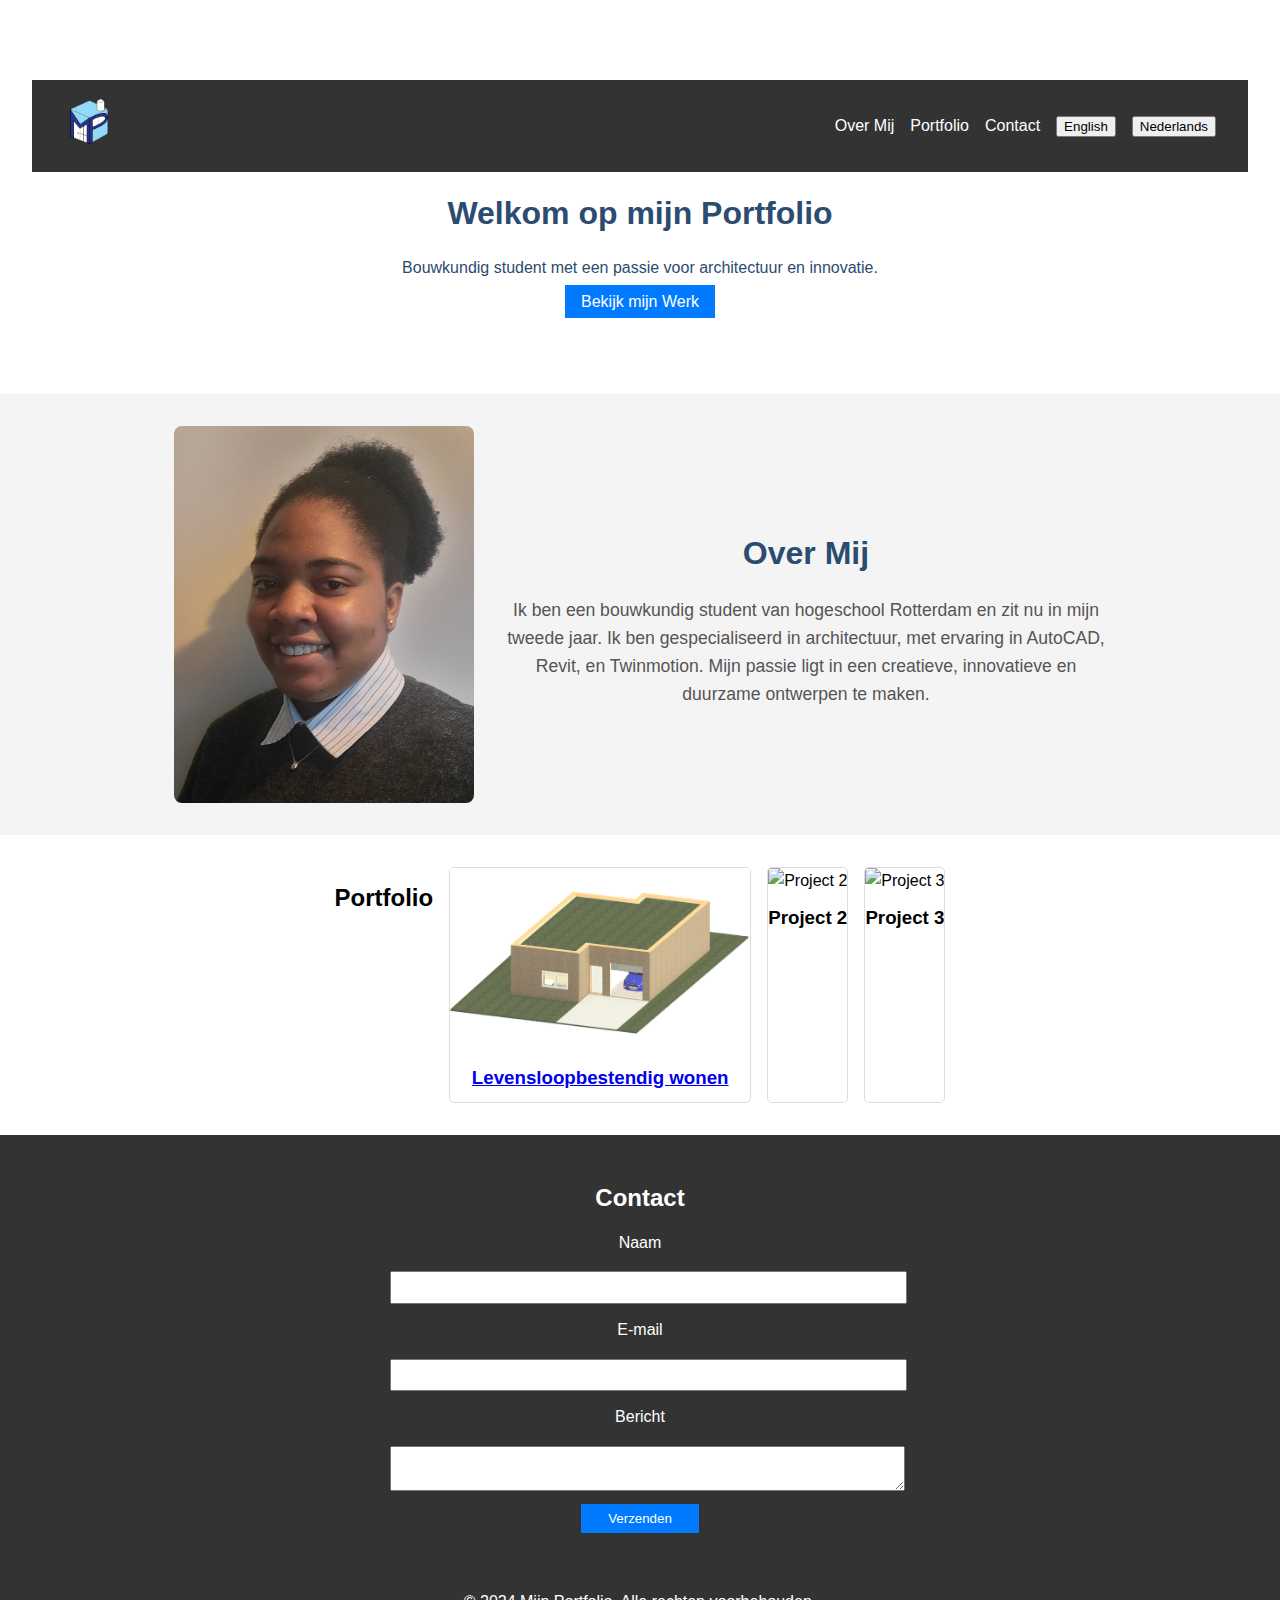
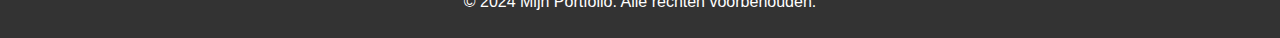
==== index.html @ 00b55db6 "Update index.html" ====
<!DOCTYPE html>
<html lang="en">
<head>
    <meta charset="UTF-8">
    <meta name="viewport" content="width=device-width, initial-scale=1.0">
    <title id= titelp>Mijn Portfolio</title>
    <link rel="stylesheet" href="Portfolio.css">
    <script src="Portfolio.js"></script>
 <!-- Voeg de juiste paden toe voor de favicon -->
    <link rel="icon" href="Portfolio.photo/Mijn%20Portfolio%20logo.png" type="image/x-icon">
    <link rel="apple-touch-icon" href="Portfolio.photo/Mijn%20Portfolio%20logo.png" sizes="180x180">
    <link rel="icon" href="Portfolio.photo/Mijn%20Portfolio%20logo.png" sizes="32x32" type="image/png">
    <link rel="icon" href="Portfolio.photo/Mijn%20Portfolio%20logo.png" sizes="16x16" type="image/png">
</head>
<body>
    <div id="content">
    <header class="hero">
        <nav class="navbar">
            <div class="logo" >
                <a href="index.html">
                <img src="Portfolio.photo/Mijn%20Portfolio%20logo.png" ></a></div> 
            <ul class="nav-links">
                <li><a id=overmp href="#about">Over Mij</a></li>
                <li><a href="#portfolio">Portfolio</a></li>
                <li><a href="#contact">Contact</a></li>
                <li><button onclick="translateToEnglish()"> English</button></li>
                <li><button onclick="translateToDutch()">Nederlands</button></li>
            </ul>
        </nav>
        
        <div class="hero-content">
            <h1 id=titel>Welkom op mijn Portfolio</h1>
            <p id = inleiding>Bouwkundig student met een passie voor architectuur en innovatie.</p>
          
            <a id=bekijkp href="#portfolio" class="btn">Bekijk mijn Werk</a>
        </div>
    </header>

    <section id="about" class="about">
    <div class="about-content">
        <img src="Portfolio.photo/Faithb.jpg" alt="Over mij afbeelding" class="about-img">
        <div class="about-text">
            <h2 id=overh2 >Over Mij</h2>
            <p id=overp>
                Ik ben een bouwkundig student van hogeschool Rotterdam en zit nu in mijn tweede jaar. Ik ben gespecialiseerd in architectuur, met ervaring in
                AutoCAD, Revit, en Twinmotion. Mijn passie ligt in een creatieve, innovatieve en duurzame ontwerpen te maken.
            </p>
        </div>
    </div>
</section>

    <section id="portfolio" class="portfolio">
        <h2>Portfolio</h2>
        
        <div class="project">
            <img src="Portfolio.photo/Levensloopbestendig%20wonen.png" alt="Project 1">
            <a href="Project%201.html"><h3 id=levenh3 > Levensloopbestendig wonen</h3></a>
        </div>
        <div class="project">
            <img src="https://encrypted-tbn0.gstatic.com/images?q=tbn:ANd9GcQmvLayyn5F7Xu7-dsml1jNN0ZQTW2wycPMwg&s" alt="Project 2">
            <h3>Project 2</h3>

        </div>
        <div class="project">
            <img src="https://encrypted-tbn0.gstatic.com/images?q=tbn:ANd9GcQmvLayyn5F7Xu7-dsml1jNN0ZQTW2wycPMwg&s" alt="Project 3">
            <h3>Project 3</h3>
        </div>
    </section>


    <section id="contact" class="contact">
        <h2>Contact</h2>
       <form id="contact-form" method="POST" action="https://formspree.io/f/xpwwargp">
            <label id=naam for="name">Naam</label>
            <input type="text" id="name" name="name" required>
            <label for="email">E-mail</label>
            <input type="email" id="email" name="email" required>
            <label id= bericht for="message">Bericht</label>
            <textarea id="message" name="message" required></textarea>
            <button id=verzenden type="submit" class="btn">Verzenden</button>
        </form>
    </section>

    
    <footer>
        <p>© 2024 Mijn Portfolio. Alle rechten voorbehouden.</p>
    </footer>
    </div>
    
</body>
</html>
---- Portfolio.css ----
/* Algemene opmaak */
body {
    font-family: Arial, sans-serif;
    margin: 0;
    padding: 0;
    line-height: 1.6;
}

h1, h2, h3 {
    margin: 0.5em 0;
}

p {
    margin: 0.5em 0;
}

.logo {
    display: flex;
    align-items: center; /* Centreert het logo verticaal */
    justify-content: center; /* Optioneel: centreert het logo horizontaal */
    height: 60px; /* Zorgt ervoor dat het logo niet te groot wordt */
}

.logo img {
    max-height: 50px; /* Beperk de hoogte */
    width: auto; /* Zorgt ervoor dat de breedte zich automatisch aanpast */
}

/* Navigatie */
.navbar {
    display: flex;
    justify-content: space-between;
    align-items: center;
    padding: 1em 2em;
    background-color: #333;
    color: white;
}

.nav-links {
    list-style: none;
    display: flex;
    gap: 1em;
}

.nav-links a {
    color: white;
    text-decoration: none;
}

/* Hero sectie */
.hero {
    position: relative; /* Zet de positie van het element in om een pseudo-element te gebruiken */
    text-align: center;
    padding: 5em 2em;
    color: #2b4c70;
}

.hero::before {
    content: ''; /* Voeg een leeg pseudo-element toe */
    position: absolute; /* Zorg ervoor dat het element op de achtergrond ligt */
    top: 0;
    left: 0;
    right: 0;
    bottom: 0;
    background: url('https://bouw-ontwerpen.nl/psoaptet/2023/05/b1.jpg') 
        no-repeat center center/cover; /* Achtergrondafbeelding */
    opacity: 0.5; /* Pas de doorzichtigheid van de afbeelding aan (0 is volledig transparant, 1 is volledig ondoorzichtig) */
    z-index: -1; /* Zorg ervoor dat het pseudo-element achter de inhoud ligt */
}

.hero-content {
    max-width: 800px;
    margin: 0 auto;
}

.btn {
    background-color: #007BFF;
    color: white;
    padding: 0.5em 1em;
    border: none;
    cursor: pointer;
    text-decoration: none;
}

/* Over mij sectie */
/* Basisstijl voor de about-sectie */
.about {
    display: flex;
    padding: 2em;
    background-color: #f4f4f4;
    text-align: center;
    
    
}

.about-content {
    display: flex; /* Plaats de afbeelding en tekst naast elkaar */
    align-items: center; /* Zorg ervoor dat de tekst en afbeelding verticaal zijn uitgelijnd */
    margin: 0 auto; 
    gap: 2em; /* Ruimte tussen de afbeelding en tekst */
}

.about-img {
    width: 300px; /* Pas de breedte van de afbeelding aan naar wens */
    height: auto;
    border-radius: 8px; /* Optioneel: voeg afgeronde hoeken toe */

}

.about-text {
    max-width: 600px; /* Beperk de breedte van de tekst */
}

.about h2 {
    font-size: 2em;
    color: #2b4c70;
}

.about p {
    font-size: 1.1em;
    color: #555;
}
@media (max-width: 768px) {
    .about-content {
        flex-direction: column; /* Zet de afbeelding en tekst onder elkaar op kleinere schermen */
        align-items: center; /* Centraal uitlijnen */
    }

    .about-img {
        width: 100%; /* De afbeelding neemt de volledige breedte in op kleinere schermen */
        max-width: 300px; /* Max breedte voor de afbeelding */
    }
}

/* Portfolio */
/* Portfolio */
.portfolio {
    padding: 2em;
    display: flex;
    flex-wrap: wrap;
    gap: 1em;
    justify-content: center;
    position: relative; /* Voeg position: relative toe om pseudo-elementen te positioneren */
}

.portfolio::before {
    content: ''; /* Leeg pseudo-element */
    position: absolute; /* Zorg dat het achter de inhoud wordt geplaatst */
    top: 0;
    left: 0;
    right: 0;
    bottom: 0;
    background: url(https://images.pexels.com/photos/5618007/pexels-photo-5618007.jpeg?auto=compress&cs=tinysrgb&w=1260&h=750&dpr=1) no-repeat center center/cover;
    opacity: 0.5; /* Zet de gewenste opacity voor de achtergrond */
    z-index: -1; /* Zorg ervoor dat het pseudo-element achter de inhoud ligt */
}

.project {
    border: 1px solid #ddd;
    border-radius: 5px;
    overflow: hidden;
    max-width: 300px;
    text-align: center;
    background-color: rgba(255, 255, 255, 0.9); /* Voeg een lichte achtergrondkleur toe om de zichtbaarheid te verbeteren */
}

.project img {
    width: 100%;
    height: auto;
}

/* Contactformulier */
.contact {
    padding: 2em;
    background-color: #333;
    color: white;
    text-align: center;
}

.contact form {
    max-width: 500px;
    margin: 0 auto;
}

.contact label, .contact input, .contact textarea {
    display: block;
    width: 100%;
    margin-bottom: 1em;
}

.contact input, .contact textarea {
    padding: 0.5em;
}

.contact .btn {
    background-color: #007BFF;
    padding: 0.5em 2em;
}

/* Footer */
footer {
    text-align: center;
    padding: 1em;
    background-color: #333;
    color: white;
}
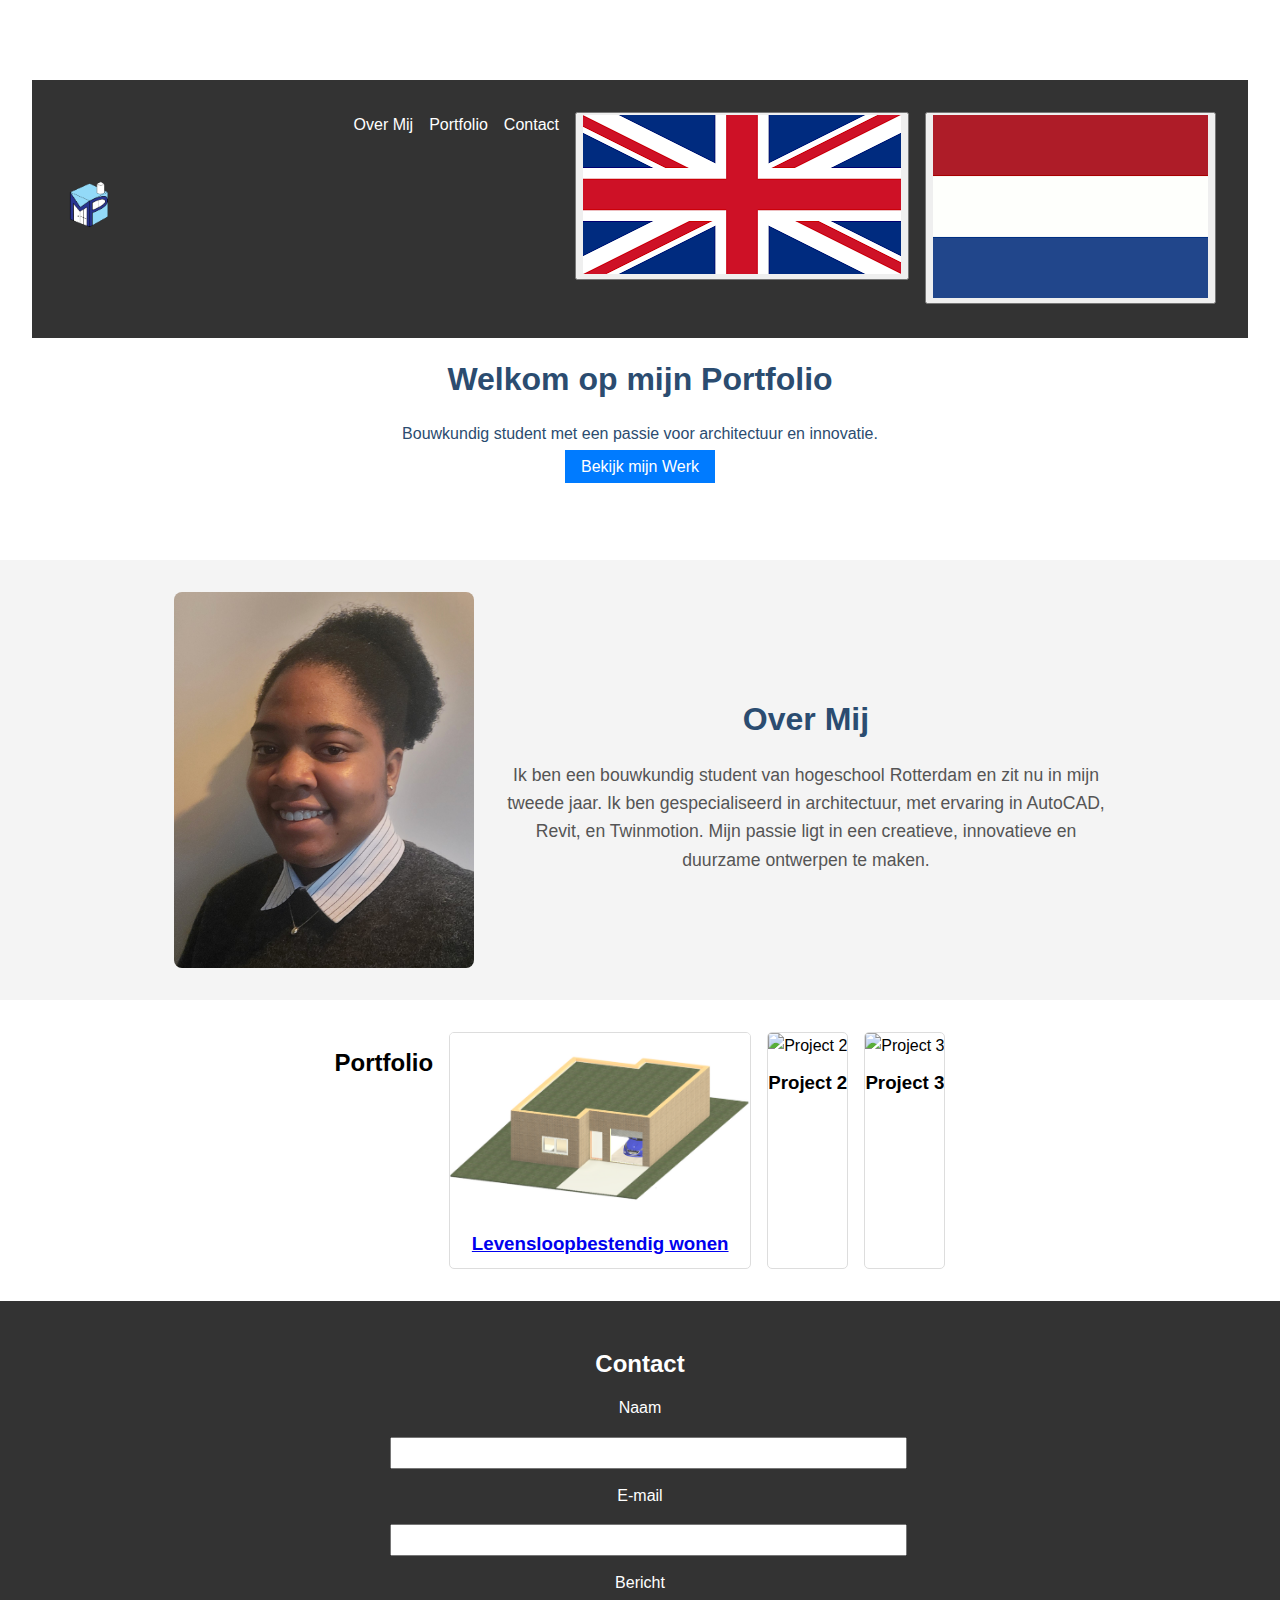
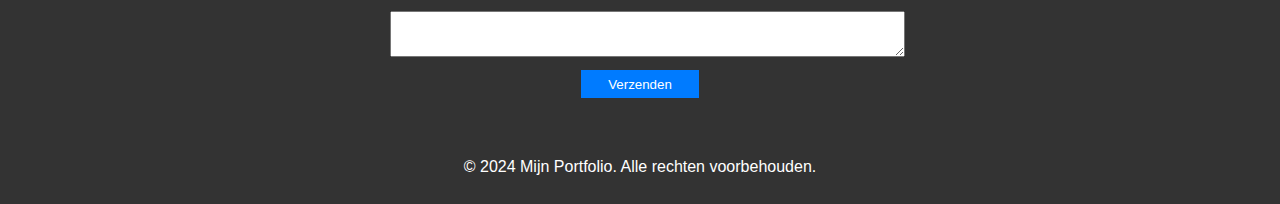
==== commit 43b4abad: "Update index.html" ====
--- a/index.html
+++ b/index.html
@@ -23,8 +23,8 @@
                 <li><a id=overmp href="#about">Over Mij</a></li>
                 <li><a href="#portfolio">Portfolio</a></li>
                 <li><a href="#contact">Contact</a></li>
-                <li><button onclick="translateToEnglish()"> English</button></li>
-                <li><button onclick="translateToDutch()">Nederlands</button></li>
+                <li><button onclick="translateToEnglish()"><img src="[data-uri]"> </button></li>
+                <li><button onclick="translateToDutch()"><img src="[data-uri]"> </button></li>
             </ul>
         </nav>
         
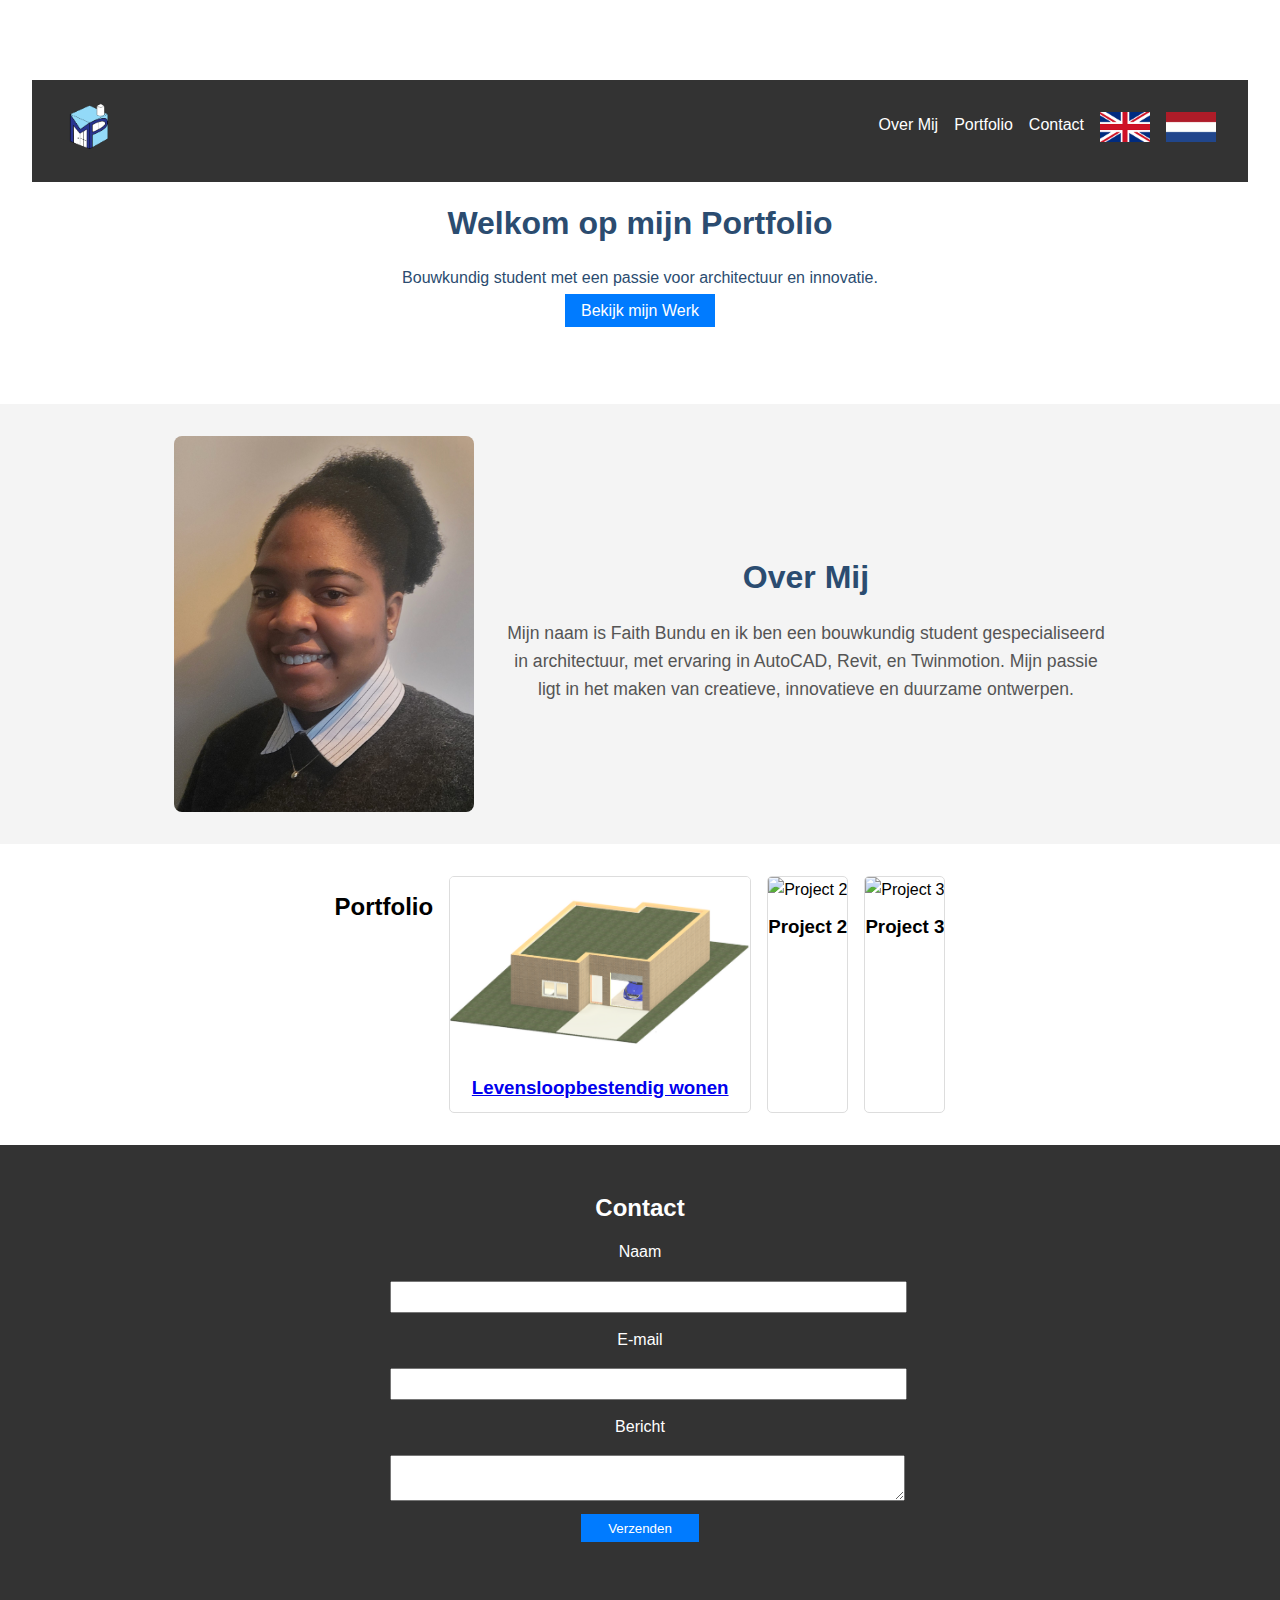
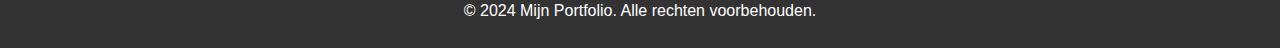
==== commit 49cdef10: "Update index.html" ====
--- a/index.html
+++ b/index.html
@@ -42,8 +42,7 @@
         <div class="about-text">
             <h2 id=overh2 >Over Mij</h2>
             <p id=overp>
-                Ik ben een bouwkundig student van hogeschool Rotterdam en zit nu in mijn tweede jaar. Ik ben gespecialiseerd in architectuur, met ervaring in
-                AutoCAD, Revit, en Twinmotion. Mijn passie ligt in een creatieve, innovatieve en duurzame ontwerpen te maken.
+                Mijn naam is Faith Bundu en ik ben een bouwkundig student gespecialiseerd in architectuur, met ervaring in AutoCAD, Revit, en Twinmotion. Mijn passie ligt in het maken van creatieve, innovatieve en duurzame ontwerpen.
             </p>
         </div>
     </div>
--- a/Portfolio.css
+++ b/Portfolio.css
@@ -45,6 +45,20 @@
 .nav-links a {
     color: white;
     text-decoration: none;
+}
+
+.nav-links button {
+    background: none; /* Verwijder de standaardachtergrond */
+    border: none; /* Verwijder de standaardrand */
+    padding: 0; /* Verwijder extra padding */
+    cursor: pointer; /* Zorg dat het nog steeds als een knop werkt */
+    display: inline-block;
+}
+
+.nav-links button img {
+    height: 30px;
+    width: 50px;
+    display: block; /* Voorkomt extra witruimte */
 }
 
 /* Hero sectie */
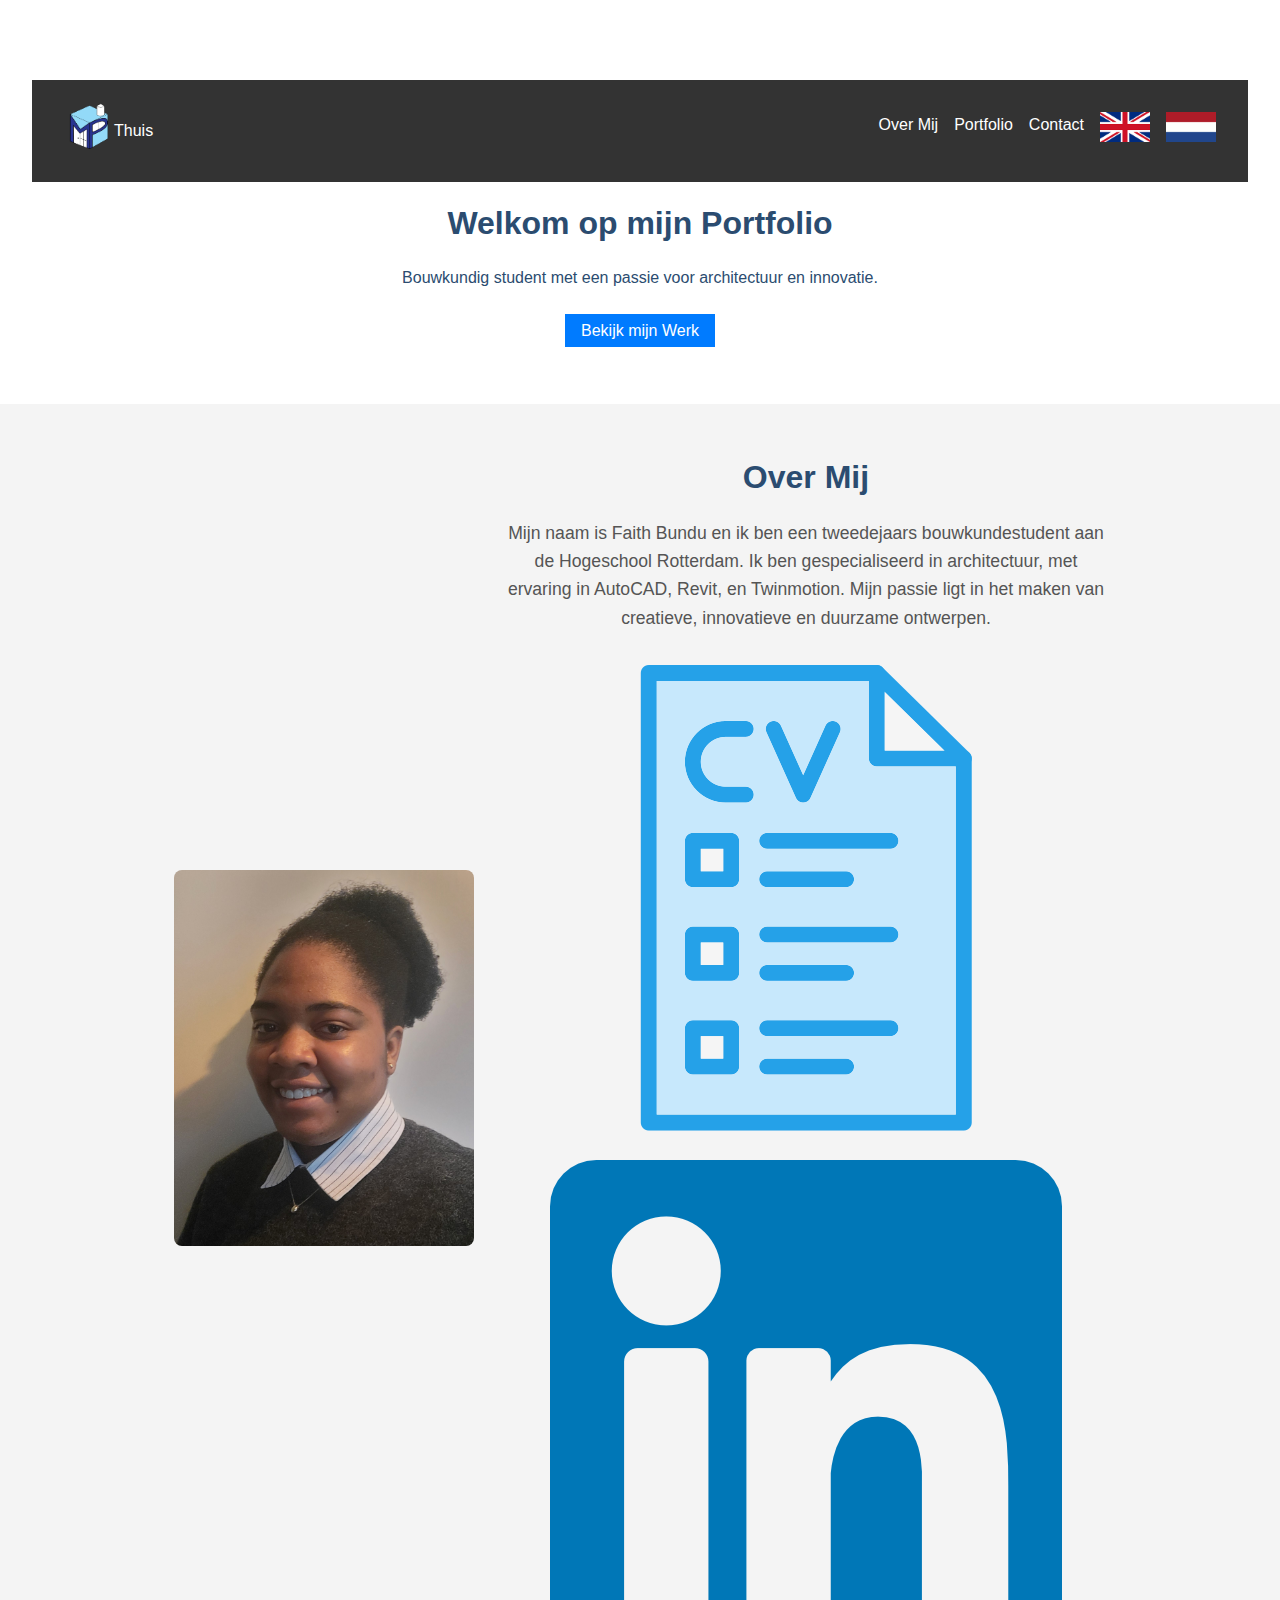
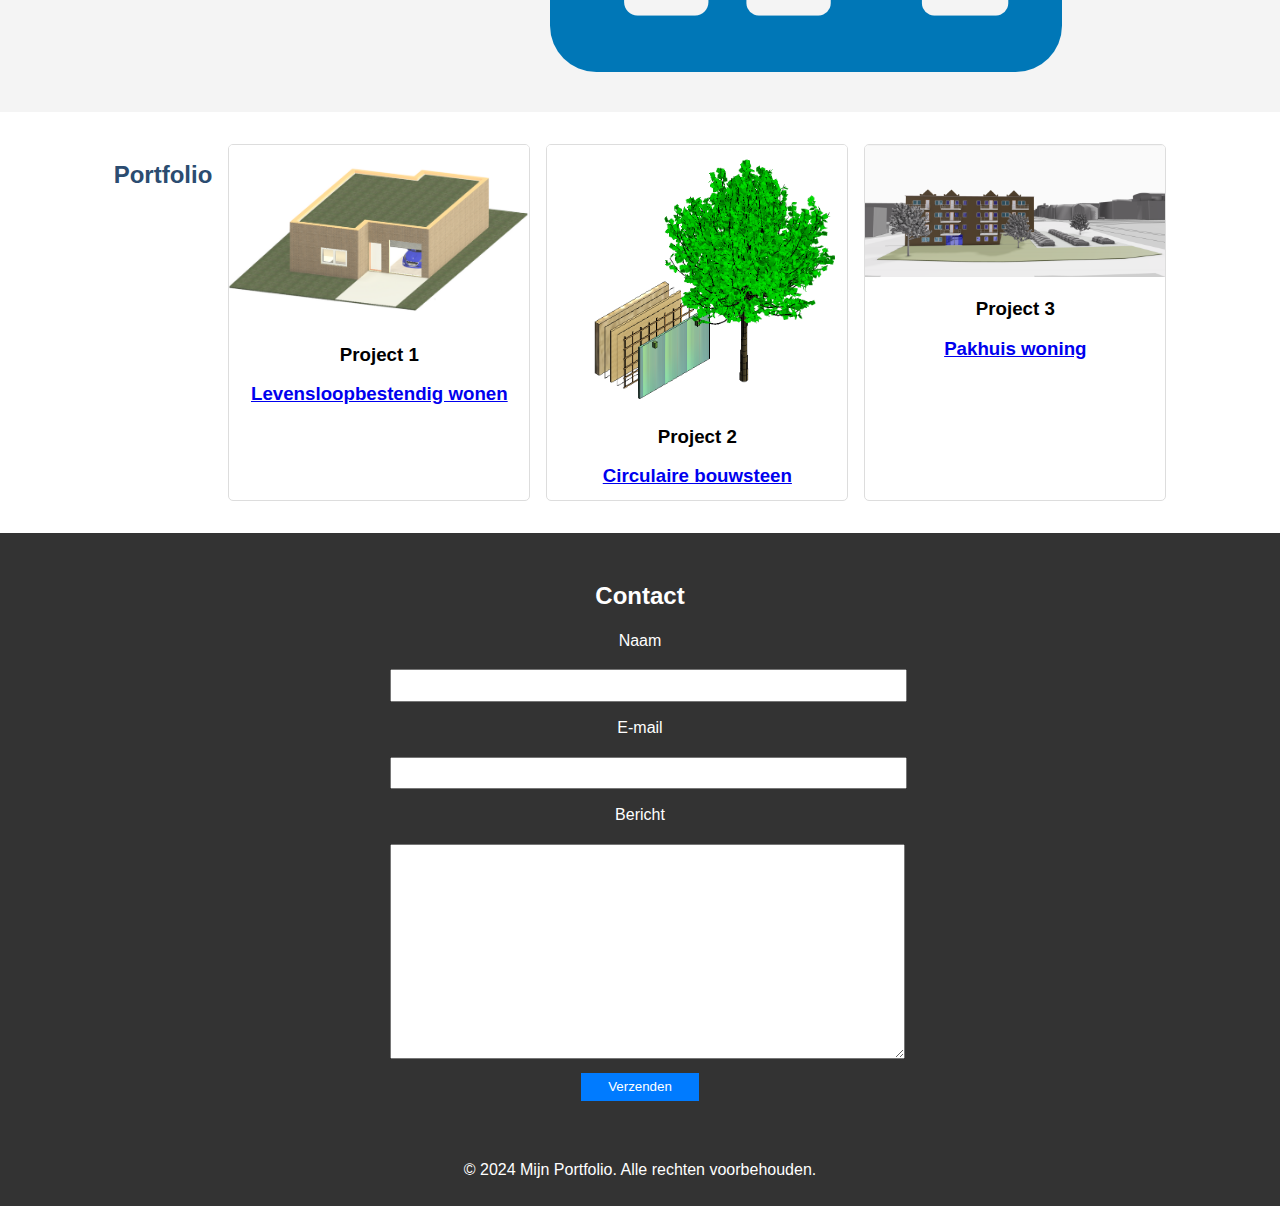
==== commit 1d6d8549: "Update index.html" ====
--- a/index.html
+++ b/index.html
@@ -6,7 +6,7 @@
     <title id= titelp>Mijn Portfolio</title>
     <link rel="stylesheet" href="Portfolio.css">
     <script src="Portfolio.js"></script>
- <!-- Voeg de juiste paden toe voor de favicon -->
+  <!-- Voeg de juiste paden toe voor de favicon -->
     <link rel="icon" href="Portfolio.photo/Mijn%20Portfolio%20logo.png" type="image/x-icon">
     <link rel="apple-touch-icon" href="Portfolio.photo/Mijn%20Portfolio%20logo.png" sizes="180x180">
     <link rel="icon" href="Portfolio.photo/Mijn%20Portfolio%20logo.png" sizes="32x32" type="image/png">
@@ -17,8 +17,10 @@
     <header class="hero">
         <nav class="navbar">
             <div class="logo" >
-                <a href="index.html">
-                <img src="Portfolio.photo/Mijn%20Portfolio%20logo.png" ></a></div> 
+                <a href="Portfolio.html">
+                <img src="Portfolio.photo/Mijn%20Portfolio%20logo.png"></a>
+                <div id="thuis" class="logo-text">Thuis</div>
+            </div> 
             <ul class="nav-links">
                 <li><a id=overmp href="#about">Over Mij</a></li>
                 <li><a href="#portfolio">Portfolio</a></li>
@@ -42,8 +44,12 @@
         <div class="about-text">
             <h2 id=overh2 >Over Mij</h2>
             <p id=overp>
-                Mijn naam is Faith Bundu en ik ben een bouwkundig student gespecialiseerd in architectuur, met ervaring in AutoCAD, Revit, en Twinmotion. Mijn passie ligt in het maken van creatieve, innovatieve en duurzame ontwerpen.
+                Mijn naam is Faith Bundu en ik ben een tweedejaars bouwkundestudent aan de Hogeschool Rotterdam. Ik ben gespecialiseerd in architectuur, met ervaring in AutoCAD, Revit, en Twinmotion. Mijn passie ligt in het maken van creatieve, innovatieve en duurzame ontwerpen.
             </p>
+            <a id="cvlogoLink" href="Portfolio.photo/CV-pages-1.pdf" target="_blank">
+            <img id="cvlogo" src="Portfolio.photo/CVlogo.png">
+            </a>
+            <a href="www.linkedin.com/in/faith-bundu-229988341" target="_blank"><img id="llogo" src="Portfolio.photo/linkedin.png"></a>
         </div>
     </div>
 </section>
@@ -53,16 +59,18 @@
         
         <div class="project">
             <img src="Portfolio.photo/Levensloopbestendig%20wonen.png" alt="Project 1">
+            <h3>Project 1</h3>
             <a href="Project%201.html"><h3 id=levenh3 > Levensloopbestendig wonen</h3></a>
         </div>
         <div class="project">
-            <img src="https://encrypted-tbn0.gstatic.com/images?q=tbn:ANd9GcQmvLayyn5F7Xu7-dsml1jNN0ZQTW2wycPMwg&s" alt="Project 2">
+            <img src="Portfolio.photo/duurzame%20gevel.png" alt="Project 2">
             <h3>Project 2</h3>
-
+            <a href="Project%202.html"><h3 id=circb > Circulaire bouwsteen</h3></a>
         </div>
         <div class="project">
-            <img src="https://encrypted-tbn0.gstatic.com/images?q=tbn:ANd9GcQmvLayyn5F7Xu7-dsml1jNN0ZQTW2wycPMwg&s" alt="Project 3">
+            <img src="Portfolio.photo/Pakhuislogo.png" alt="Project 3">
             <h3>Project 3</h3>
+            <a href="Project%203.html"><h3 id=pakhuis > Pakhuis woning</h3></a>
         </div>
     </section>
 
--- a/Portfolio.css
+++ b/Portfolio.css
@@ -96,6 +96,11 @@
     text-decoration: none;
 }
 
+#bekijkp {
+    position: relative;
+    top: 20px; /* Verplaatst de knop 20px naar beneden */
+}
+
 /* Over mij sectie */
 /* Basisstijl voor de about-sectie */
 .about {
@@ -169,6 +174,11 @@
     z-index: -1; /* Zorg ervoor dat het pseudo-element achter de inhoud ligt */
 }
 
+.portfolio h2{
+color: #2b4c70;
+}
+
+
 .project {
     border: 1px solid #ddd;
     border-radius: 5px;
@@ -196,6 +206,10 @@
     margin: 0 auto;
 }
 
+#message{
+    height: 200px;
+}
+
 .contact label, .contact input, .contact textarea {
     display: block;
     width: 100%;
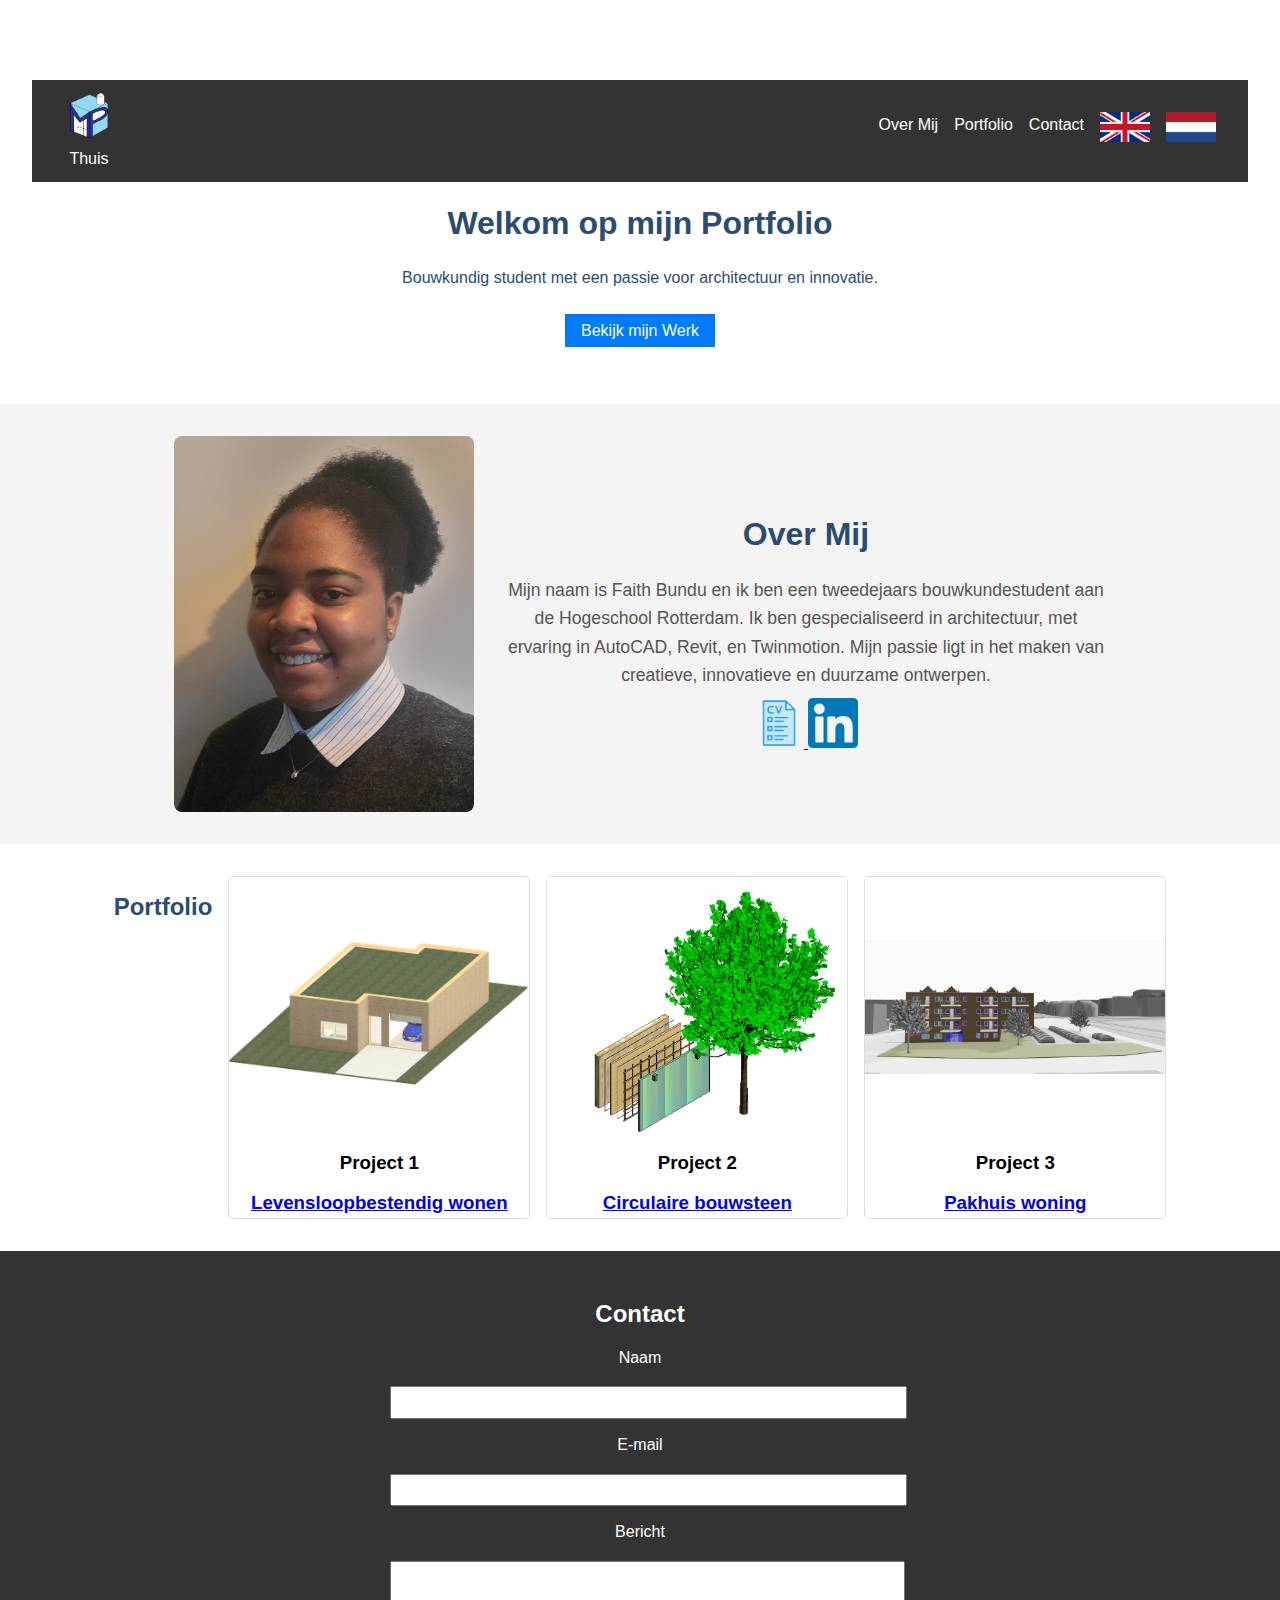
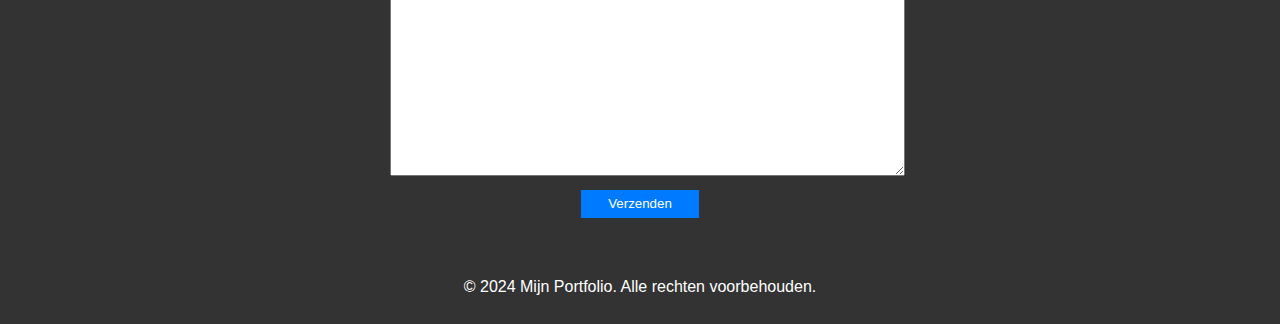
==== commit ebcf6a92: "Update index.html" ====
--- a/index.html
+++ b/index.html
@@ -17,7 +17,7 @@
     <header class="hero">
         <nav class="navbar">
             <div class="logo" >
-                <a href="Portfolio.html">
+                <a href="index.html">
                 <img src="Portfolio.photo/Mijn%20Portfolio%20logo.png"></a>
                 <div id="thuis" class="logo-text">Thuis</div>
             </div> 
--- a/Portfolio.css
+++ b/Portfolio.css
@@ -19,11 +19,20 @@
     align-items: center; /* Centreert het logo verticaal */
     justify-content: center; /* Optioneel: centreert het logo horizontaal */
     height: 60px; /* Zorgt ervoor dat het logo niet te groot wordt */
+   flex-direction: column; /* Stapelt de elementen onder elkaar */
 }
 
 .logo img {
     max-height: 50px; /* Beperk de hoogte */
     width: auto; /* Zorgt ervoor dat de breedte zich automatisch aanpast */
+    display: block; /* Voorkomt dat de afbeelding naast de tekst komt */
+    margin: 0 auto; /* Centreert de afbeelding */
+}
+
+.logo-text {
+    text-align: center; /* Zorgt ervoor dat de tekst gecentreerd is */
+    font-size: 16px; /* Pas de tekstgrootte aan indien nodig */
+    margin-top: 5px; /* Voegt ruimte toe tussen het logo en de tekst */
 }
 
 /* Navigatie */
@@ -94,6 +103,7 @@
     border: none;
     cursor: pointer;
     text-decoration: none;
+  
 }
 
 #bekijkp {
@@ -151,6 +161,16 @@
     }
 }
 
+#cvlogo{
+max-height: 50px; /* Beperk de hoogte */
+    width: auto; /* Zorgt ervoor dat de breedte zich automatisch aanpast */
+}
+
+#llogo{
+max-height: 50px; /* Beperk de hoogte */
+    width: auto; /* Zorgt ervoor dat de breedte zich automatisch aanpast */
+}
+
 /* Portfolio */
 /* Portfolio */
 .portfolio {
@@ -160,6 +180,10 @@
     gap: 1em;
     justify-content: center;
     position: relative; /* Voeg position: relative toe om pseudo-elementen te positioneren */
+}
+
+.portfolio h2{
+color: #2b4c70;
 }
 
 .portfolio::before {
@@ -174,12 +198,11 @@
     z-index: -1; /* Zorg ervoor dat het pseudo-element achter de inhoud ligt */
 }
 
-.portfolio h2{
-color: #2b4c70;
-}
-
-
 .project {
+ display: flex; /* Flexbox inschakelen */
+    flex-direction: column; /* Stapel elementen onder elkaar */
+    justify-content: center; /* Verticale centrering */
+    align-items: center; /* Horizontale centrering */
     border: 1px solid #ddd;
     border-radius: 5px;
     overflow: hidden;
@@ -191,6 +214,12 @@
 .project img {
     width: 100%;
     height: auto;
+flex-grow: 1; /* Laat de afbeelding groeien en centreren */
+    object-fit: contain; /* Voorkomt vervorming van de afbeelding */
+}
+
+.project h3 {
+    margin: 10px 0 0 0; /* Voorkom dat de tekst te dicht op de afbeelding staat */
 }
 
 /* Contactformulier */
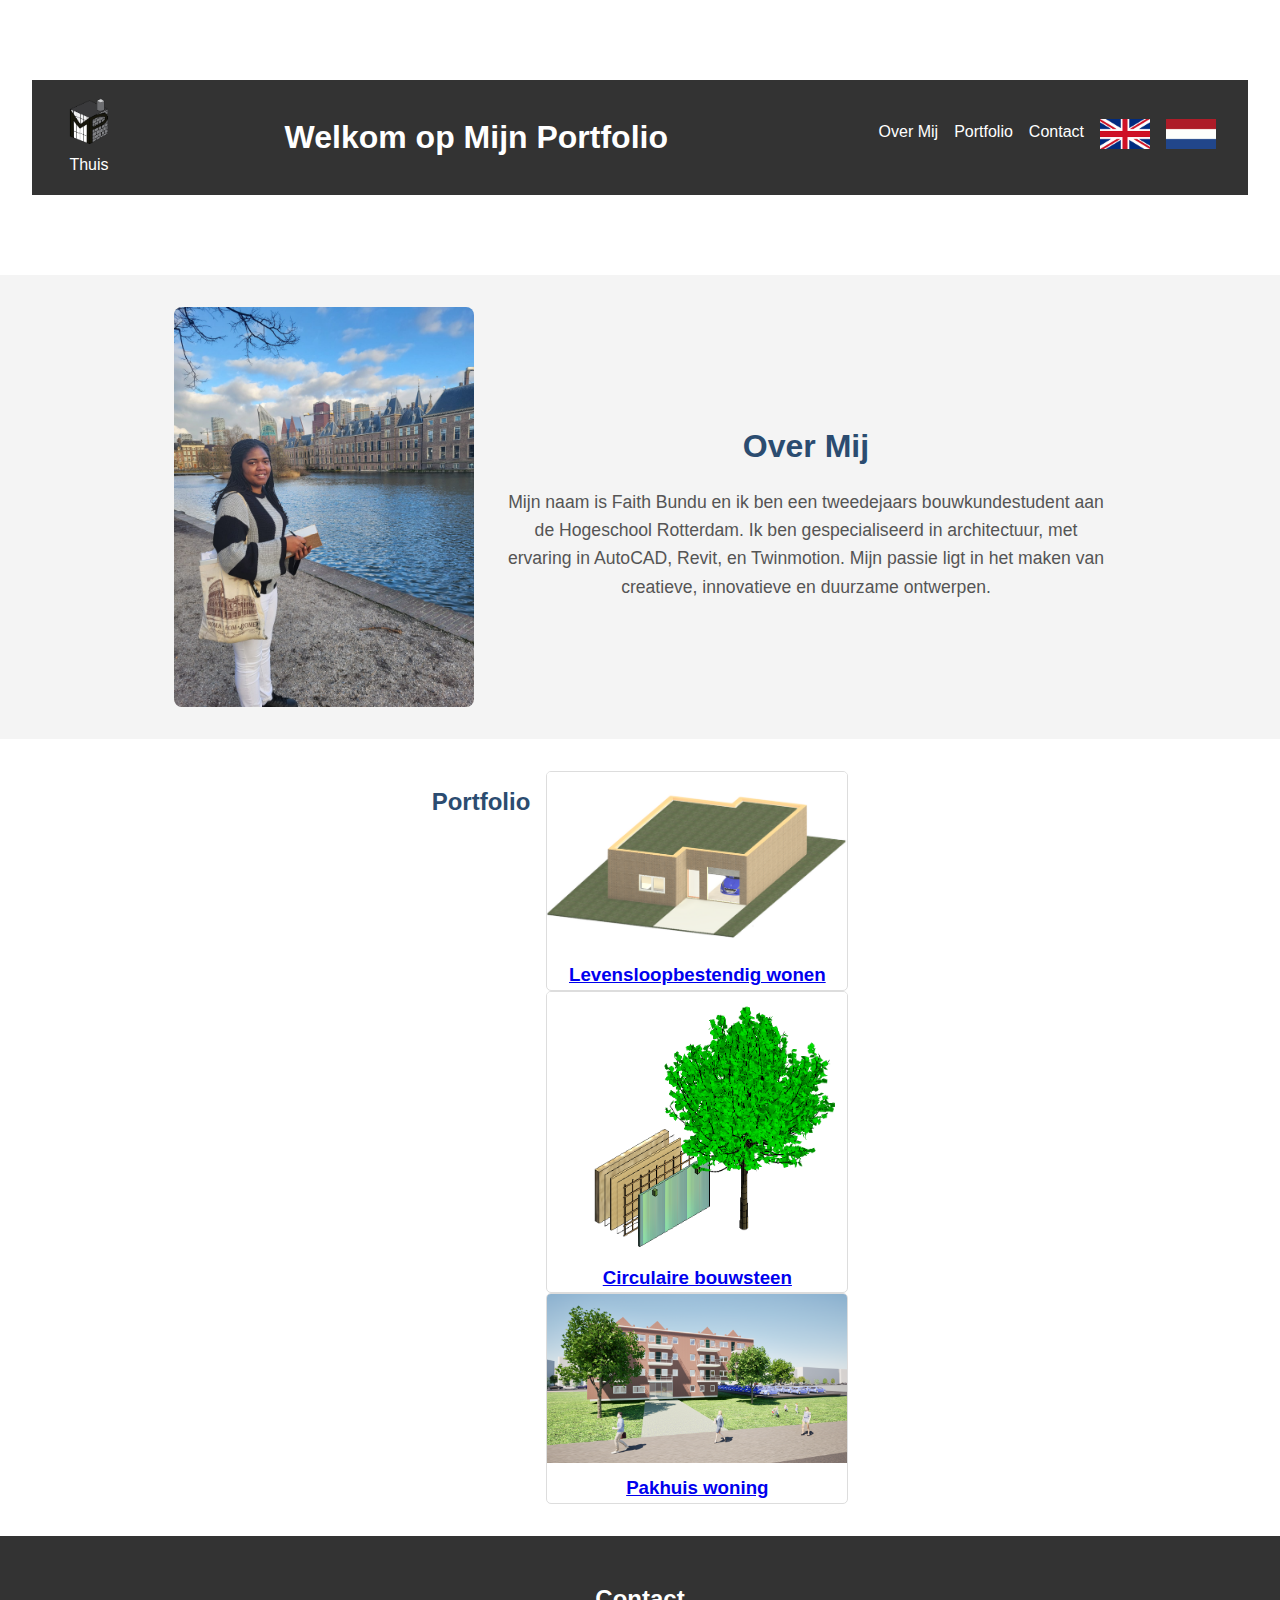
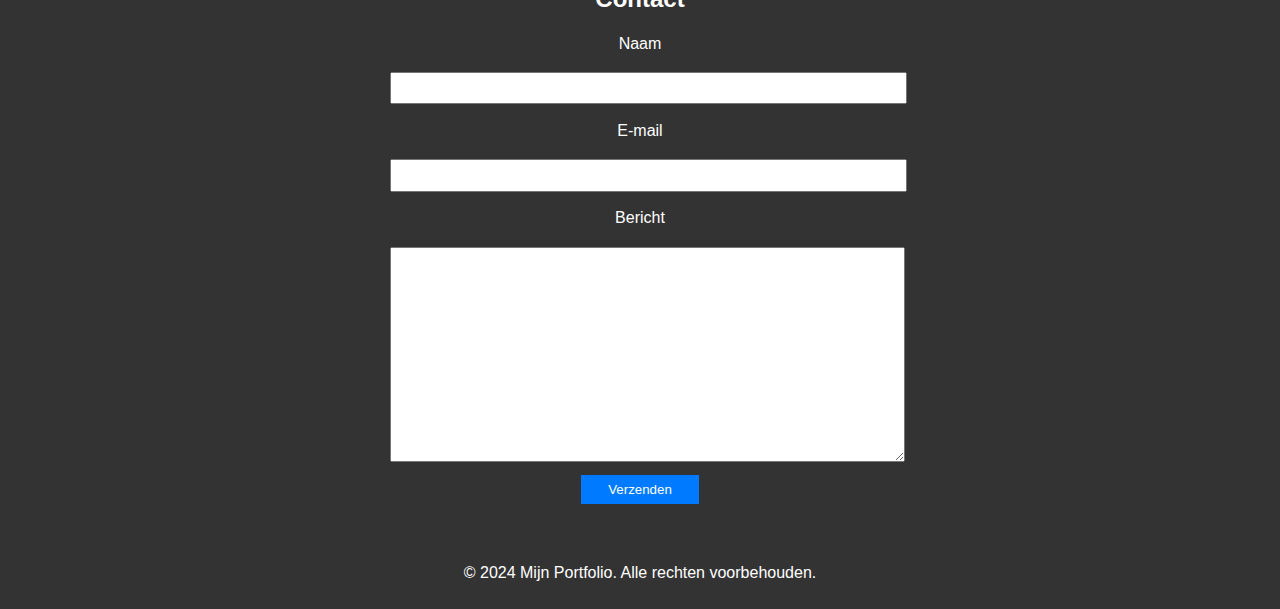
==== commit 026513bf: "Update index.html" ====
--- a/index.html
+++ b/index.html
@@ -1,16 +1,17 @@
 <!DOCTYPE html>
 <html lang="en">
 <head>
+    <link href="https://fonts.googleapis.com/css2?family=Bebas+Neue&family=Inter:wght@400;600&family=Lato:wght@400;700&family=Open+Sans:wght@400;600&family=Poppins:wght@400;600&family=Raleway:wght@400;600&family=Rubik:wght@400;600&family=Source+Sans+Pro:wght@400;600&display=swap" rel="stylesheet">
     <meta charset="UTF-8">
     <meta name="viewport" content="width=device-width, initial-scale=1.0">
     <title id= titelp>Mijn Portfolio</title>
     <link rel="stylesheet" href="Portfolio.css">
     <script src="Portfolio.js"></script>
   <!-- Voeg de juiste paden toe voor de favicon -->
-    <link rel="icon" href="Portfolio.photo/Mijn%20Portfolio%20logo.png" type="image/x-icon">
-    <link rel="apple-touch-icon" href="Portfolio.photo/Mijn%20Portfolio%20logo.png" sizes="180x180">
-    <link rel="icon" href="Portfolio.photo/Mijn%20Portfolio%20logo.png" sizes="32x32" type="image/png">
-    <link rel="icon" href="Portfolio.photo/Mijn%20Portfolio%20logo.png" sizes="16x16" type="image/png">
+    <link rel="icon" href="Portfolio.photo/Mijn%20Portfolio%20logo%203.png" type="image/x-icon">
+    <link rel="apple-touch-icon" href="Portfolio.photo/Mijn%20Portfolio%20logo%203.png" sizes="180x180">
+    <link rel="icon" href="Portfolio.photo/Mijn%20Portfolio%20logo%203.png" sizes="32x32" type="image/png">
+    <link rel="icon" href="Portfolio.photo/Mijn%20Portfolio%20logo%203.png" sizes="16x16" type="image/png">
 </head>
 <body>
     <div id="content">
@@ -18,9 +19,13 @@
         <nav class="navbar">
             <div class="logo" >
                 <a href="index.html">
-                <img src="Portfolio.photo/Mijn%20Portfolio%20logo.png"></a>
+                <img src="Portfolio.photo/Mijn%20Portfolio%20logo%203.png"></a>
                 <div id="thuis" class="logo-text">Thuis</div>
             </div> 
+<div class="hero-content">
+            <h1 id=titel>Welkom op Mijn Portfolio</h1>
+           
+        </div>
             <ul class="nav-links">
                 <li><a id=overmp href="#about">Over Mij</a></li>
                 <li><a href="#portfolio">Portfolio</a></li>
@@ -30,47 +35,36 @@
             </ul>
         </nav>
         
-        <div class="hero-content">
-            <h1 id=titel>Welkom op mijn Portfolio</h1>
-            <p id = inleiding>Bouwkundig student met een passie voor architectuur en innovatie.</p>
-          
-            <a id=bekijkp href="#portfolio" class="btn">Bekijk mijn Werk</a>
-        </div>
+        
     </header>
 
     <section id="about" class="about">
     <div class="about-content">
-        <img src="Portfolio.photo/Faithb.jpg" alt="Over mij afbeelding" class="about-img">
+        <img src="Portfolio.photo/buitenhof.jpg" alt="Over mij afbeelding" class="about-img">
         <div class="about-text">
             <h2 id=overh2 >Over Mij</h2>
             <p id=overp>
-                Mijn naam is Faith Bundu en ik ben een tweedejaars bouwkundestudent aan de Hogeschool Rotterdam. Ik ben gespecialiseerd in architectuur, met ervaring in AutoCAD, Revit, en Twinmotion. Mijn passie ligt in het maken van creatieve, innovatieve en duurzame ontwerpen.
+                Mijn naam is Faith Bundu en ik ben een tweedejaars bouwkundestudent aan de Hogeschool Rotterdam. Ik ben gespecialiseerd in architectuur, met ervaring in AutoCAD, Revit, en Twinmotion. Mijn passie ligt in het maken van creatieve, innovatieve en duurzame ontwerpen. 
             </p>
-            <a id="cvlogoLink" href="Portfolio.photo/CV-pages-1.pdf" target="_blank">
-            <img id="cvlogo" src="Portfolio.photo/CVlogo.png">
-            </a>
-            <a href="www.linkedin.com/in/faith-bundu-229988341" target="_blank"><img id="llogo" src="Portfolio.photo/linkedin.png"></a>
-        </div>
+              </div>
     </div>
 </section>
-
+   
     <section id="portfolio" class="portfolio">
-        <h2>Portfolio</h2>
-        
+         <h2>Portfolio</h2>
+        <div class="portfolio-container"> <!-- Nieuwe container toegevoegd -->
         <div class="project">
             <img src="Portfolio.photo/Levensloopbestendig%20wonen.png" alt="Project 1">
-            <h3>Project 1</h3>
-            <a href="Project%201.html"><h3 id=levenh3 > Levensloopbestendig wonen</h3></a>
+            <a href="Project%201.html"><h3 id="levenh3" > Levensloopbestendig wonen</h3></a>
         </div>
         <div class="project">
             <img src="Portfolio.photo/duurzame%20gevel.png" alt="Project 2">
-            <h3>Project 2</h3>
-            <a href="Project%202.html"><h3 id=circb > Circulaire bouwsteen</h3></a>
+            <a href="Project%202.html"><h3 id="circb" > Circulaire bouwsteen</h3></a>
         </div>
         <div class="project">
-            <img src="Portfolio.photo/Pakhuislogo.png" alt="Project 3">
-            <h3>Project 3</h3>
-            <a href="Project%203.html"><h3 id=pakhuis > Pakhuis woning</h3></a>
+            <img src="Portfolio.photo/Image4.png" alt="Project 3">
+            <a href="Project%203.html"><h3 id="pakhuis" > Pakhuis woning</h3></a>
+        </div>
         </div>
     </section>
 
@@ -88,7 +82,6 @@
         </form>
     </section>
 
-    
     <footer>
         <p>© 2024 Mijn Portfolio. Alle rechten voorbehouden.</p>
     </footer>
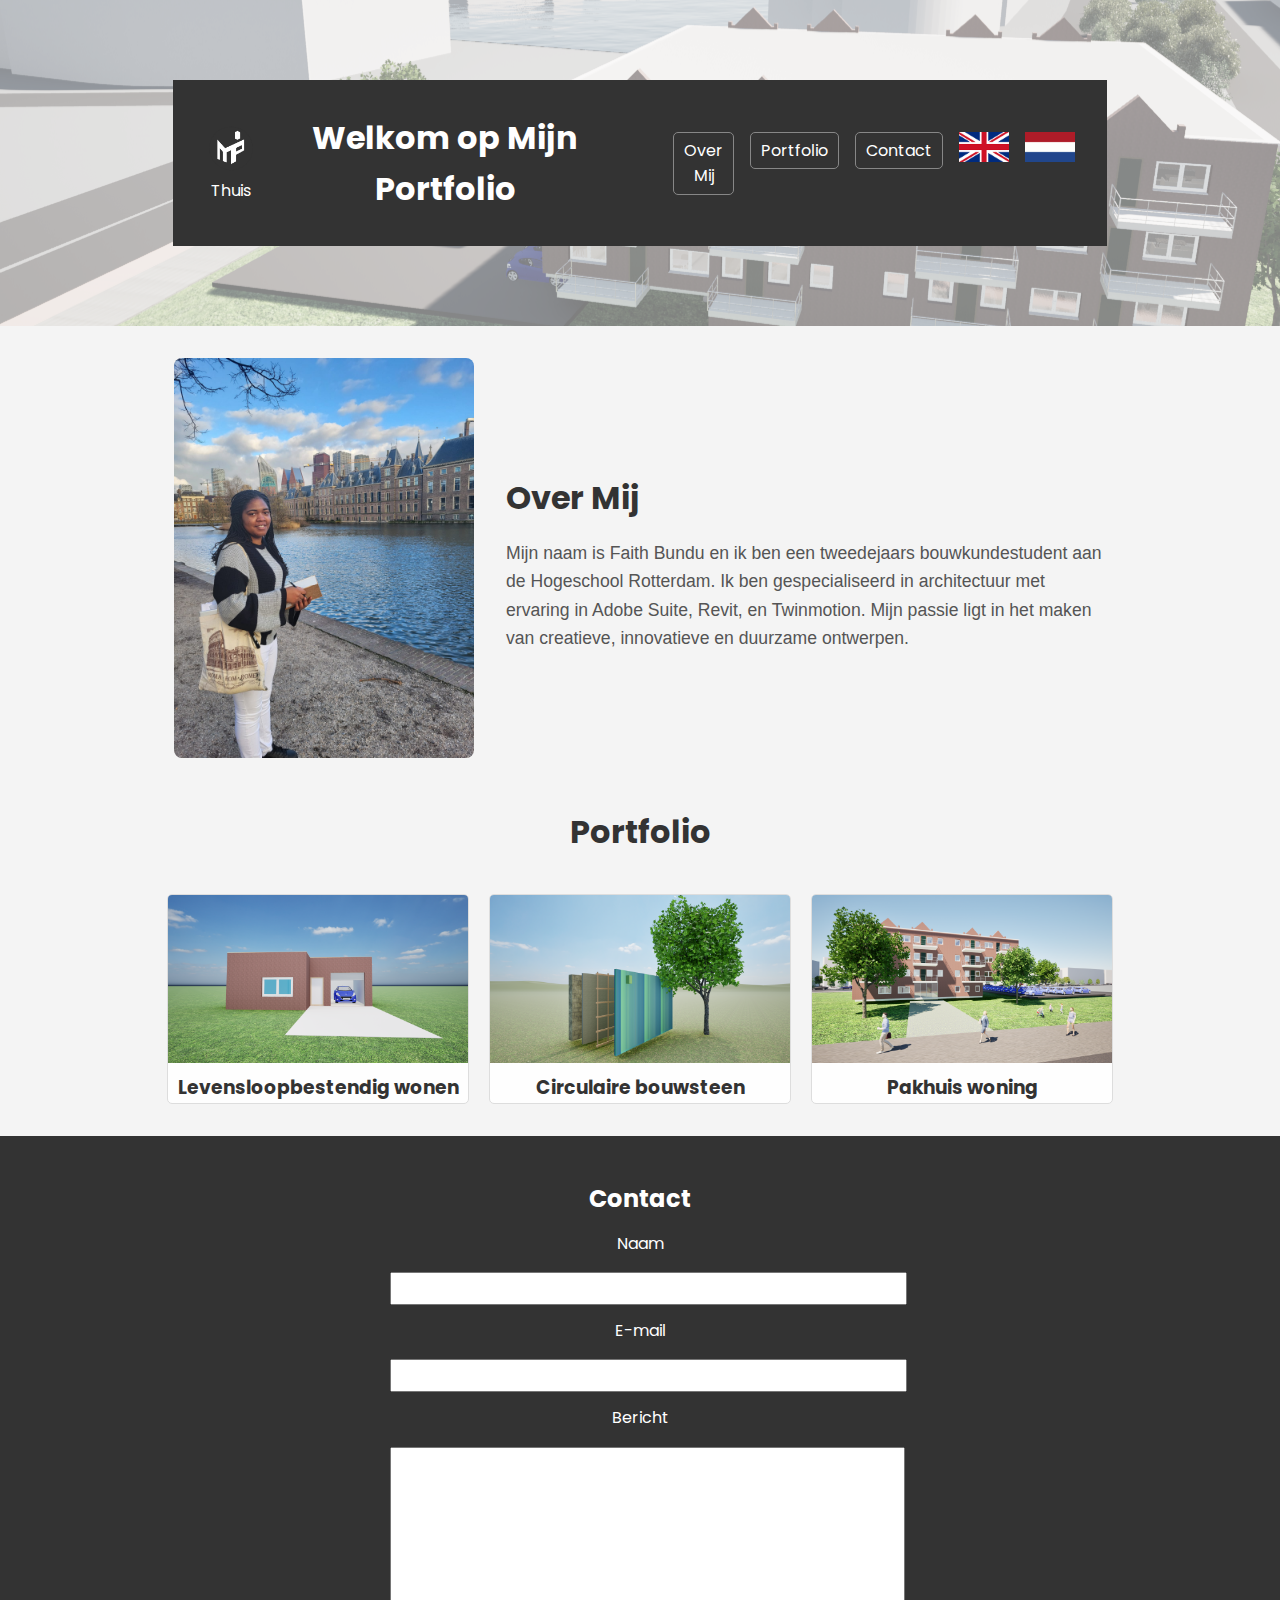
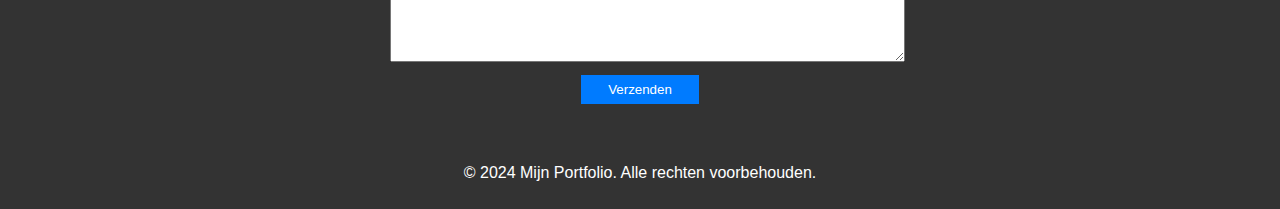
==== commit d169f3e5: "Update index.html" ====
--- a/index.html
+++ b/index.html
@@ -44,7 +44,7 @@
         <div class="about-text">
             <h2 id=overh2 >Over Mij</h2>
             <p id=overp>
-                Mijn naam is Faith Bundu en ik ben een tweedejaars bouwkundestudent aan de Hogeschool Rotterdam. Ik ben gespecialiseerd in architectuur, met ervaring in AutoCAD, Revit, en Twinmotion. Mijn passie ligt in het maken van creatieve, innovatieve en duurzame ontwerpen. 
+                Mijn naam is Faith Bundu en ik ben een tweedejaars bouwkundestudent aan de Hogeschool Rotterdam. Ik ben gespecialiseerd in architectuur met ervaring in Adobe Suite, Revit, en Twinmotion. Mijn passie ligt in het maken van creatieve, innovatieve en duurzame ontwerpen. 
             </p>
               </div>
     </div>
--- a/Portfolio.css
+++ b/Portfolio.css
@@ -1,16 +1,18 @@
 /* Algemene opmaak */
 body {
-    font-family: Arial, sans-serif;
+    font-family: Poppins, sans-serif;
     margin: 0;
     padding: 0;
     line-height: 1.6;
 }
 
 h1, h2, h3 {
+font-family: 'Poppins', sans-serif;
     margin: 0.5em 0;
 }
 
 p {
+font-family: 'Montserrat', sans-serif;
     margin: 0.5em 0;
 }
 
@@ -33,6 +35,7 @@
     text-align: center; /* Zorgt ervoor dat de tekst gecentreerd is */
     font-size: 16px; /* Pas de tekstgrootte aan indien nodig */
     margin-top: 5px; /* Voegt ruimte toe tussen het logo en de tekst */
+
 }
 
 /* Navigatie */
@@ -43,7 +46,10 @@
     padding: 1em 2em;
     background-color: #333;
     color: white;
-}
+ max-width: 870px;  /* Pas dit aan aan de breedte van je foto + tekst */
+    margin: 0 auto;  /* Centreer de navbar */
+}
+
 
 .nav-links {
     list-style: none;
@@ -68,6 +74,26 @@
     height: 30px;
     width: 50px;
     display: block; /* Voorkomt extra witruimte */
+}
+
+.nav-links li {
+    /* Geen rand voor de li-elementen zelf, alleen voor de links */
+    margin: px; /* Optioneel: voeg wat ruimte toe rondom de knop */
+    padding: 2px px; /* Optioneel: voeg wat binnenruimte toe */
+}
+
+.nav-links li a {
+    border: 1px solid #878787; /* Voeg een zwarte rand toe van 2px */
+    background-color:none;
+    padding: 5px 10px; /* Voeg wat binnenruimte toe rondom de tekst */
+    border-radius: 5px; /* Optioneel: maak de hoeken afgerond */
+    text-decoration: none; /* Verwijder onderstreping van de link */
+    display: inline-block; /* Zorg ervoor dat de link zich gedraagt als een blok, zodat padding en borders werken */
+    color: inherit; /* Zorg ervoor dat de tekstkleur niet wordt overschreven */
+}
+
+.nav-links a:hover {
+    color: #5a5a5a; /* Rood-oranje bij hover */
 }
 
 /* Hero sectie */
@@ -85,11 +111,18 @@
     left: 0;
     right: 0;
     bottom: 0;
-    background: url('https://bouw-ontwerpen.nl/psoaptet/2023/05/b1.jpg') 
-        no-repeat center center/cover; /* Achtergrondafbeelding */
+    background: url("Portfolio.photo/Image2.png") no-repeat center;/* Achtergrondafbeelding */
+    filter: grayscale(50%);
     opacity: 0.5; /* Pas de doorzichtigheid van de afbeelding aan (0 is volledig transparant, 1 is volledig ondoorzichtig) */
     z-index: -1; /* Zorg ervoor dat het pseudo-element achter de inhoud ligt */
-}
+    transition: filter 0.5s ease-in-out; /* Vloeiende overgang */
+}
+
+/* Terug naar kleur bij hover */
+.hero-content:hover::before {
+    filter: grayscale(0%);
+}
+
 
 .hero-content {
     max-width: 800px;
@@ -117,7 +150,7 @@
     display: flex;
     padding: 2em;
     background-color: #f4f4f4;
-    text-align: center;
+    text-align: left;
     
     
 }
@@ -138,16 +171,19 @@
 
 .about-text {
     max-width: 600px; /* Beperk de breedte van de tekst */
+ 
 }
 
 .about h2 {
     font-size: 2em;
-    color: #2b4c70;
+    color: #333;
+font-family: 'Poppins', sans-serif;
 }
 
 .about p {
     font-size: 1.1em;
     color: #555;
+font-family: 'Montserrat', sans-serif;
 }
 @media (max-width: 768px) {
     .about-content {
@@ -174,16 +210,23 @@
 /* Portfolio */
 /* Portfolio */
 .portfolio {
-    padding: 2em;
+    padding-bottom: 2em;
     display: flex;
     flex-wrap: wrap;
     gap: 1em;
     justify-content: center;
     position: relative; /* Voeg position: relative toe om pseudo-elementen te positioneren */
+    text-align: center;
+flex-direction: column; /* Zorgt ervoor dat alles onder elkaar blijft */
+    align-items: center; /* Centreert de inhoud */
 }
 
 .portfolio h2{
-color: #2b4c70;
+color: #333;
+text-align: center;
+font-size: 2em; /* Maak de titel iets groter */
+    font-weight: bold;
+    margin-bottom: 20px; /* Voeg ruimte toe onder de titel */
 }
 
 .portfolio::before {
@@ -193,9 +236,16 @@
     left: 0;
     right: 0;
     bottom: 0;
-    background: url(https://images.pexels.com/photos/5618007/pexels-photo-5618007.jpeg?auto=compress&cs=tinysrgb&w=1260&h=750&dpr=1) no-repeat center center/cover;
-    opacity: 0.5; /* Zet de gewenste opacity voor de achtergrond */
+    background-color: #f4f4f4;
+    opacity: ; /* Zet de gewenste opacity voor de achtergrond */
     z-index: -1; /* Zorg ervoor dat het pseudo-element achter de inhoud ligt */
+}
+
+.portfolio-container {
+    display: flex;
+    justify-content: center;
+    gap: 20px; /* Ruimte tussen de projecten */
+    flex-wrap: wrap; /* Zorgt ervoor dat het responsief blijft */
 }
 
 .project {
@@ -222,6 +272,23 @@
     margin: 10px 0 0 0; /* Voorkom dat de tekst te dicht op de afbeelding staat */
 }
 
+/* Standaard linkkleur */
+a {
+    color: #333; /* Donkergrijs */
+    text-decoration: none; /* Verwijdert onderstreping */
+    transition: color 0.3s ease-in-out; /* Zorgt voor een vloeiende kleurovergang */
+}
+
+/* Hover-effect (wanneer je er met de muis overheen gaat) */
+a:hover {
+    text-decoration: underline; /* Optioneel: voegt een onderstreping toe bij hover */
+}
+
+/* Bezochte link (na het klikken) */
+a:visited {
+    color: #6c757d; /* Lichtgrijs */
+}
+
 /* Contactformulier */
 .contact {
     padding: 2em;
